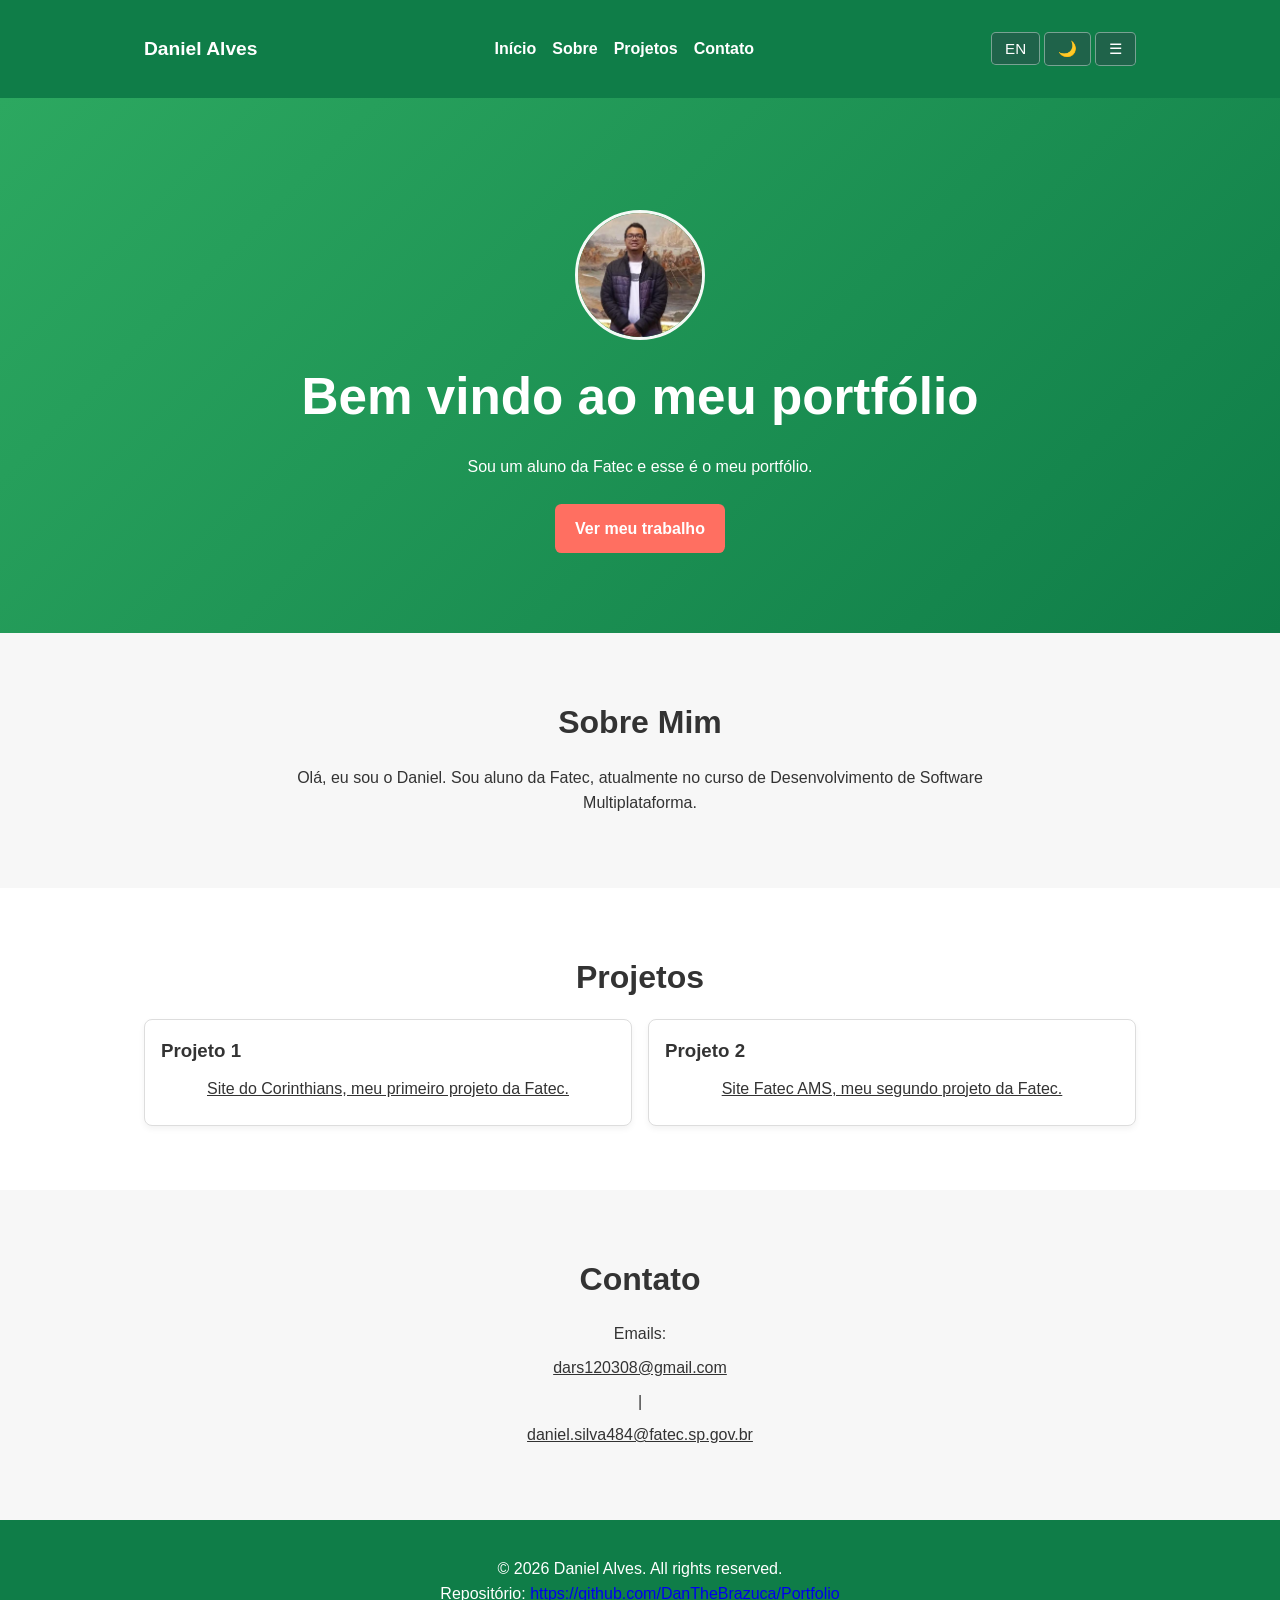
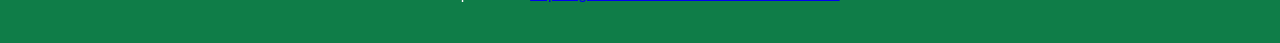
==== index.html @ 79cc8ccc "commmit message" ====
<!DOCTYPE html>
<html lang="pt-BR">
<head>
    <meta charset="UTF-8">
    <meta http-equiv="X-UA-Compatible" content="IE=edge">
    <meta name="viewport" content="width=device-width, initial-scale=1.0">
    <title>Portfolio</title>
    <link rel="stylesheet" href="style.css">
</head>
<body>
    <header class="site-header">
        <div class="container">
            <a href="#" class="logo">Daniel Alves</a>
            <nav class="nav">
                <a href="#home" data-translate="navHome">Início</a>
                <a href="#about" data-translate="navAbout">Sobre</a>
                <a href="#work" data-translate="navWork">Projetos</a>
                <a href="#contact" data-translate="navContact">Contato</a>
            </nav>
            <div class="toggles">
                <button id="lang-toggle" class="toggle-btn" aria-label="Toggle language">EN</button>
                <button id="theme-toggle" class="toggle-btn" aria-label="Toggle theme">🌙</button>
                <button class="menu-toggle" aria-label="Toggle menu">☰</button>
            </div>
        </div>
    </header>

    <main>
        <section id="home" class="background">
            <div class="container">
                <img src="img/file.jpg" alt="Profile" class="profile-img">
                <h1 data-translate="heroTitle">Bem vindo ao meu portfólio</h1>
                <p data-translate="heroText">Sou um aluno da Fatec e esse é o meu portfólio.</p>
                <a href="#work" class="btn" data-translate="btnWork">Ver meu trabalho</a>
            </div>
        </section>

        <section id="about" class="section">
            <div class="container">
                <h2 data-translate="aboutTitle">Sobre Mim</h2>
                <p data-translate="aboutText">Olá, eu sou o Daniel. Sou aluno da Fatec, atualmente no curso de Desenvolvimento de Software Multiplataforma.</p>
            </div>
        </section>

        <section id="work" class="section projects">
            <div class="container">
                <h2 data-translate="workTitle">Projetos</h2>
                <div class="grid">
                    <article class="card"> 
                        <h3 data-translate="project1Title">Projeto 1</h3>
                        <p><a href="https://danthebrazuca.github.io/PRIMEIROSITE/" target="_blank" rel="noopener noreferrer" data-translate="project1Text">Site do Corinthians, meu primeiro projeto da Fatec.</a></p>
                    </article>
                    <article class="card">
                        <h3 data-translate="project2Title">Projeto 2</h3>
                        <p><a href="https://danthebrazuca.github.io/SiteFatec1/" target="_blank" rel="noopener noreferrer" data-translate="project2Text">Site Fatec AMS, meu segundo projeto da Fatec.</a></p>
                    </article>
                </div>
            </div>
        </section>

        <section id="contact" class="section">
            <div class="container">
                <h2 data-translate="contactTitle">Contato</h2>
                <p data-translate="contactText">Emails: <a href="mailto:dars120308@gmail.com">dars120308@gmail.com</a> | <a href="mailto:daniel.silva484@fatec.sp.gov.br">daniel.silva484@fatec.sp.gov.br</a></p>
            </div>
        </section>
    </main>

    <footer class="site-footer">
        <div class="container">
            <p data-translate="footer">
                © 2026 Daniel Alves. All rights reserved.
                <br>
                Repositório: <a href="https://github.com/DanTheBrazuca/Portfolio" target="_blank" rel="noopener noreferrer">https://github.com/DanTheBrazuca/Portfolio</a>
            </p>
        </div>
    </footer>

    <script src="main.js"></script>
</body>
</html>
---- style.css ----
:root {
    --color-bg: #f7f7f7;
    --color-text: #333;
    --color-primary: #0f7d48;
    --color-primary-dark: #1f634a;
    --color-accent: #2ca860;
    --color-surface: #ffffff;
    --color-border: #ddd;
    --color-muted: #555;
}

[data-theme="dark"] {
    --color-bg: #121212;
    --color-text: #f1f1f1;
    --color-primary: #2f9a5d;
    --color-primary-dark: #207548;
    --color-accent: #45b26d;
    --color-surface: #1f2730;
    --color-border: #2f3a45;
    --color-muted: #aaa;
}

* {
    box-sizing: border-box;
    margin: 0;
    padding: 0;
}

body {
    font-family: Arial, Helvetica, sans-serif;
    line-height: 1.6;
    color: var(--color-text);
    background: var(--color-bg);
}

.container {
    max-width: 1024px;
    margin: 0 auto;
    padding: 1rem;
}

.site-header {
    background: var(--color-primary);
    color: white;
    padding: 1rem 0;
    position: sticky;
    top: 0;
    z-index: 100;
}

.site-header .container {
    display: flex;
    align-items: center;
    justify-content: space-between;
    gap: 1rem;
}

.logo {
    font-size: 1.2rem;
    text-decoration: none;
    color: white;
    font-weight: bold;
}

.nav {
    display: flex;
    gap: 1rem;
}

.nav a {
    color: white;
    text-decoration: none;
    font-weight: 600;
}

.menu-toggle,
.toggle-btn {
    background: var(--color-primary-dark);
    color: white;
    border: 1px solid rgba(255,255,255,.4);
    padding: 0.45rem 0.8rem;
    font-size: 0.95rem;
    cursor: pointer;
    border-radius: 0.3rem;
}

.toggle-btn {
    display: inline-block;
}

.background {
    background: linear-gradient(135deg, var(--color-accent), var(--color-primary));
    color: white;
    padding: 6rem 0 4rem;
    text-align: center;
}

.profile-img {
    width: 130px;
    height: 130px;
    border-radius: 50%;
    border: 3px solid rgba(255,255,255,.95);
    object-fit: cover;
    margin: 0 auto 1rem;
    display: block;
}

.background h1 {
    margin-bottom: 1rem;
    font-size: clamp(1.8rem, 4vw, 3.2rem);
}
.background p {
    max-width: 640px;
    margin: 0 auto 1.5rem;
}

.btn {
    display: inline-block;
    text-decoration: none;
    background: #ff6f61;
    color: white;
    padding: 0.75rem 1.25rem;
    border-radius: 0.4rem;
    font-weight: 700;
}

.section {
    padding: 3rem 0;
    background: var(--color-surface);
}

.section:nth-of-type(even) {
    background: var(--color-bg);
}

.section h2 {
    margin-bottom: 1rem;
    font-size: 2rem;
    text-align: center;
    color: var(--color-text);
}

.section p,
.section a {
    display: block;
    text-align: center;
    max-width: 780px;
    margin: 0.5rem auto;
    color: var(--color-text);
}

.projects .grid {
    display: grid;
    grid-template-columns: repeat( auto-fit, minmax(220px, 1fr));
    gap: 1rem;
}

.card {
    background: var(--color-surface);
    border: 1px solid var(--color-border);
    border-radius: 0.5rem;
    padding: 1rem;
    box-shadow: 0 3px 6px rgba(0,0,0,0.05);
}

.card h3 {
    margin-bottom: 0.6rem;
    color: var(--color-text);
}

.site-footer {
    text-align: center;
    padding: 1.25rem 0;
    background: var(--color-primary);
    color: white;
}

@media (max-width: 768px) {
    .nav {
        position: absolute;
        top: 70px;
        right: 0;
        background: #55697b;
        flex-direction: column;
        width: min(220px, 80vw);
        padding: 1rem;
        transform: translateX(110%);
        transition: transform 0.25s ease;
    }

    .nav.open {
        transform: translateX(0);
    }

    .menu-toggle { display: inline-block; }
}
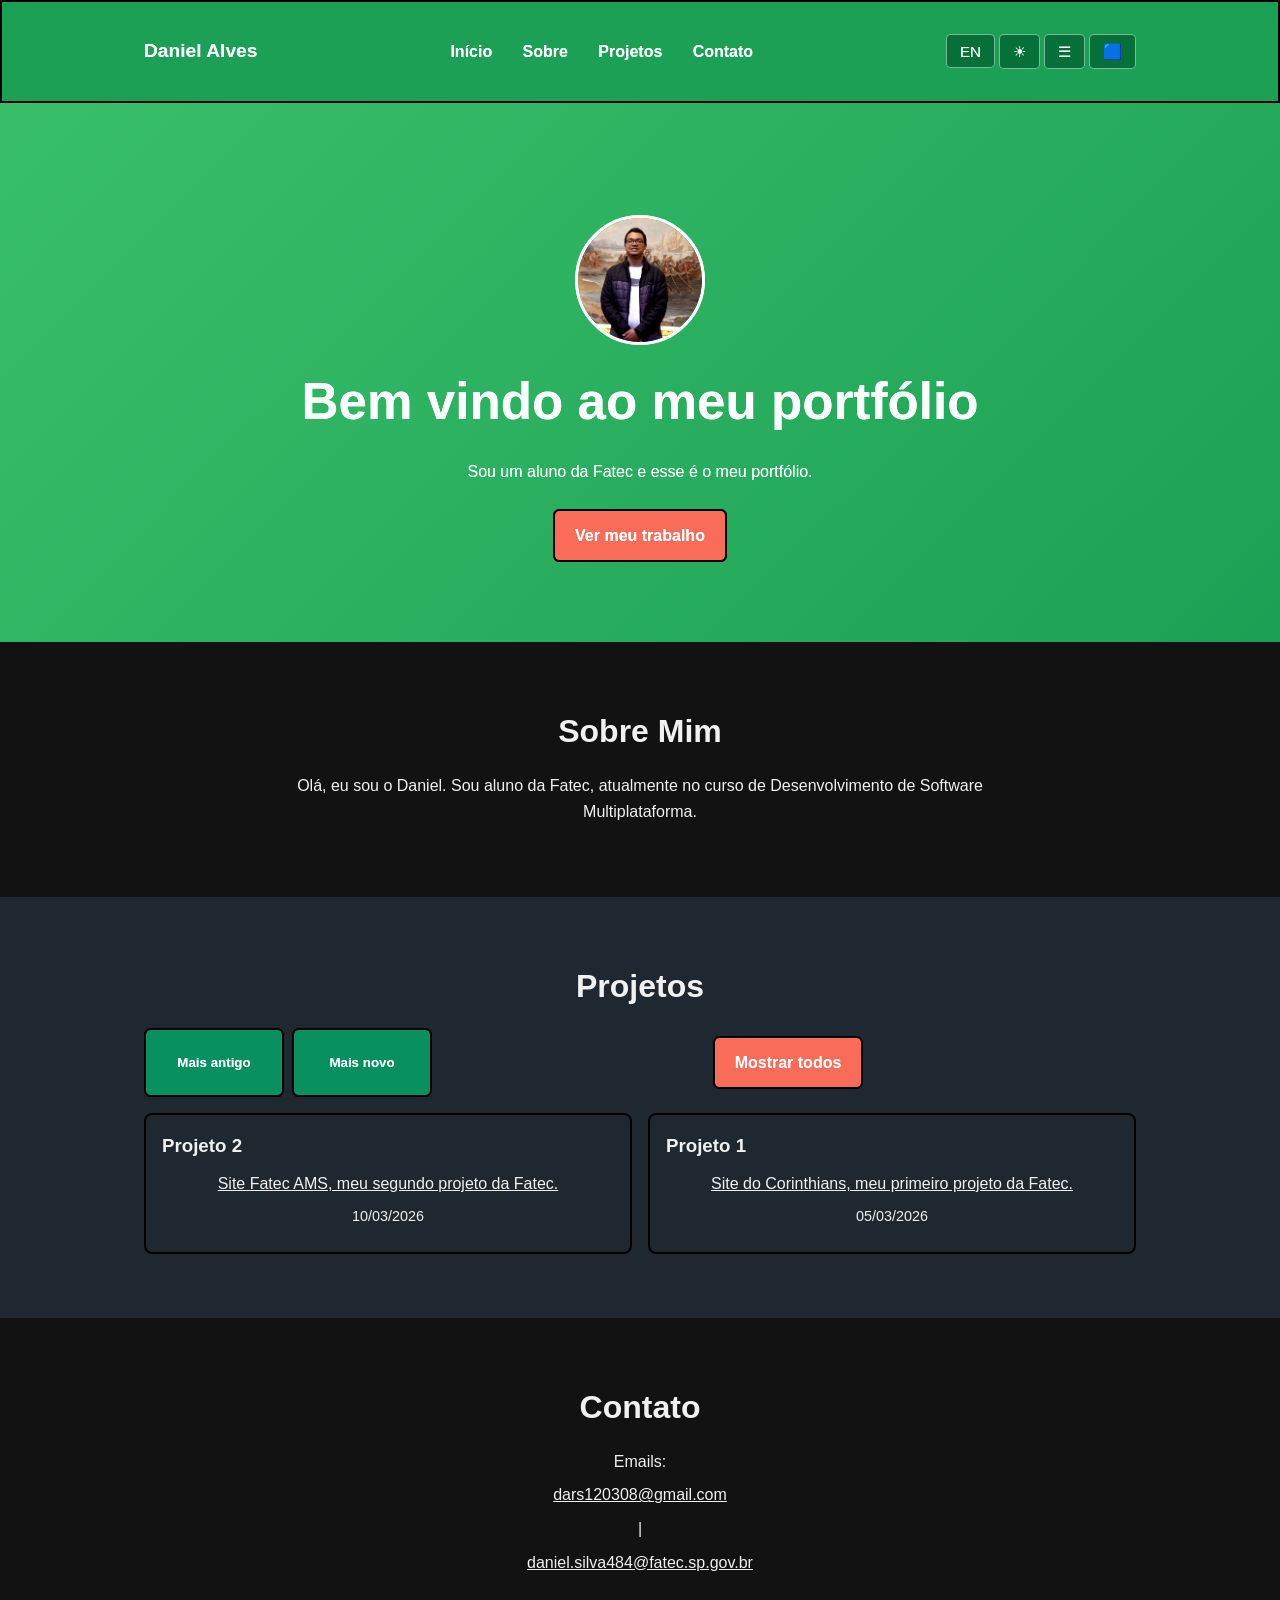
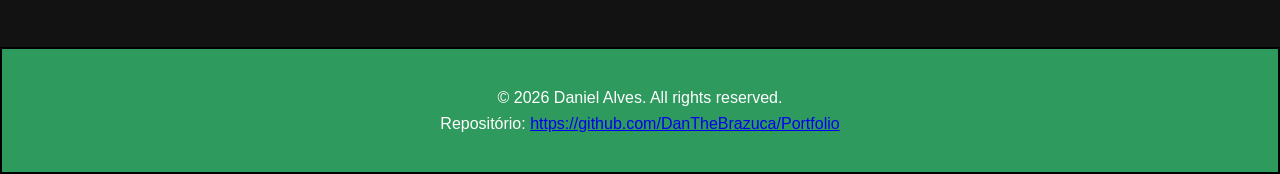
==== commit bbc64328: "Adding and fixing a lot of things (fade-in, colorblind, aria, etc.)" ====
--- a/index.html
+++ b/index.html
@@ -8,59 +8,65 @@
     <link rel="stylesheet" href="style.css">
 </head>
 <body>
-    <header class="site-header">
+    <noscript><style>body{opacity:1;transform:none;}</style></noscript>
+    <div id="aria-live" class="sr-only" aria-live="polite" aria-atomic="true"></div>
+    <header class="site-header" role="banner">
         <div class="container">
             <a href="#" class="logo">Daniel Alves</a>
-            <nav class="nav">
+            <nav class="nav" role="navigation" aria-label="Primary">
                 <a href="#home" data-translate="navHome">Início</a>
                 <a href="#about" data-translate="navAbout">Sobre</a>
                 <a href="#work" data-translate="navWork">Projetos</a>
                 <a href="#contact" data-translate="navContact">Contato</a>
             </nav>
-            <div class="toggles">
+            <div class="toggles" role="group" aria-label="Utility controls">
                 <button id="lang-toggle" class="toggle-btn" aria-label="Toggle language">EN</button>
                 <button id="theme-toggle" class="toggle-btn" aria-label="Toggle theme">🌙</button>
                 <button class="menu-toggle" aria-label="Toggle menu">☰</button>
+                <button id="colorblind-toggle" class="toggle-btn" aria-label="Toggle colorblind mode">🟦</button>
+            </div>
+            <div id="colorblind-menu" class="colorblind-menu" role="menu" aria-label="Colorblind filter options" hidden>
+                <button type="button" data-mode="off" data-translate="colorblindOff" role="menuitem">Off</button>
+                <button type="button" data-mode="protanopia" data-translate="colorblindProtanopia" role="menuitem">Protanopia</button>
+                <button type="button" data-mode="deuteranopia" data-translate="colorblindDeuteranopia" role="menuitem">Deuteranopia</button>
+                <button type="button" data-mode="tritanopia" data-translate="colorblindTritanopia" role="menuitem">Tritanopia</button>
+                <button type="button" data-mode="achromatopsia" data-translate="colorblindAchromatopsia" role="menuitem">Achromatopsia</button>
             </div>
         </div>
     </header>
 
-    <main>
-        <section id="home" class="background">
+    <main id="main-content" role="main">
+        <section id="home" class="background" role="region" aria-labelledby="home-title">
             <div class="container">
                 <img src="img/file.jpg" alt="Profile" class="profile-img">
-                <h1 data-translate="heroTitle">Bem vindo ao meu portfólio</h1>
+                <h1 id="home-title" data-translate="heroTitle">Bem vindo ao meu portfólio</h1>
                 <p data-translate="heroText">Sou um aluno da Fatec e esse é o meu portfólio.</p>
                 <a href="#work" class="btn" data-translate="btnWork">Ver meu trabalho</a>
             </div>
         </section>
 
-        <section id="about" class="section">
+        <section id="about" class="section" role="region" aria-labelledby="about-title">
             <div class="container">
-                <h2 data-translate="aboutTitle">Sobre Mim</h2>
+                <h2 id="about-title" data-translate="aboutTitle">Sobre Mim</h2>
                 <p data-translate="aboutText">Olá, eu sou o Daniel. Sou aluno da Fatec, atualmente no curso de Desenvolvimento de Software Multiplataforma.</p>
             </div>
         </section>
 
-        <section id="work" class="section projects">
+        <section id="work" class="section projects" role="region" aria-labelledby="work-title">
             <div class="container">
-                <h2 data-translate="workTitle">Projetos</h2>
-                <div class="grid">
-                    <article class="card"> 
-                        <h3 data-translate="project1Title">Projeto 1</h3>
-                        <p><a href="https://danthebrazuca.github.io/PRIMEIROSITE/" target="_blank" rel="noopener noreferrer" data-translate="project1Text">Site do Corinthians, meu primeiro projeto da Fatec.</a></p>
-                    </article>
-                    <article class="card">
-                        <h3 data-translate="project2Title">Projeto 2</h3>
-                        <p><a href="https://danthebrazuca.github.io/SiteFatec1/" target="_blank" rel="noopener noreferrer" data-translate="project2Text">Site Fatec AMS, meu segundo projeto da Fatec.</a></p>
-                    </article>
+                <h2 id="work-title" data-translate="workTitle">Projetos</h2>
+                <div class="project-controls">
+                    <button id="sort-oldest" class="btn btn-secondary" aria-label="Sort projects by oldest" data-translate="sortOldest">Mais antigo</button>
+                    <button id="sort-newest" class="btn btn-secondary" aria-label="Sort projects by newest" data-translate="sortNewest">Mais novo</button>
+                    <a href="projects.html" class="btn" data-translate="showAllProjects">Mostrar todos</a>
                 </div>
+                <div class="grid" id="projects-grid" role="list" aria-label="Project list"></div>
             </div>
         </section>
 
-        <section id="contact" class="section">
+        <section id="contact" class="section" role="region" aria-labelledby="contact-title">
             <div class="container">
-                <h2 data-translate="contactTitle">Contato</h2>
+                <h2 id="contact-title" data-translate="contactTitle">Contato</h2>
                 <p data-translate="contactText">Emails: <a href="mailto:dars120308@gmail.com">dars120308@gmail.com</a> | <a href="mailto:daniel.silva484@fatec.sp.gov.br">daniel.silva484@fatec.sp.gov.br</a></p>
             </div>
         </section>
--- a/style.css
+++ b/style.css
@@ -1,12 +1,55 @@
+.skip-link {
+    position: absolute;
+    top: -40px;
+    left: 0;
+    background: #000;
+    color: #fff;
+    padding: 0.5rem 1rem;
+    z-index: 999;
+    text-decoration: none;
+}
+
+.skip-link:focus {
+    top: 0;
+}
+
+.sr-only {
+    position: absolute !important;
+    width: 1px !important;
+    height: 1px !important;
+    padding: 0 !important;
+    margin: -1px !important;
+    overflow: hidden !important;
+    clip: rect(0, 0, 0, 0) !important;
+    white-space: nowrap !important;
+    border: 0 !important;
+}
+
 :root {
-    --color-bg: #f7f7f7;
-    --color-text: #333;
+    --color-bg: #e2e8f0;
+    --color-text: #1f2937;
     --color-primary: #0f7d48;
     --color-primary-dark: #1f634a;
     --color-accent: #2ca860;
     --color-surface: #ffffff;
     --color-border: #ddd;
     --color-muted: #555;
+}
+
+body {
+    opacity: 0;
+    transform: translateY(12px);
+    transition: opacity 0.9s ease 0.15s, transform 0.9s ease 0.15s;
+}
+
+body.loaded {
+    opacity: 1;
+    transform: translateY(0);
+}
+
+noscript body {
+    opacity: 1;
+    transform: none;
 }
 
 [data-theme="dark"] {
@@ -71,6 +114,15 @@
     color: white;
     text-decoration: none;
     font-weight: 600;
+    padding: 0.3rem 0.45rem;
+    border-radius: 0.3rem;
+}
+
+.nav a:hover,
+.nav a:focus-visible,
+.nav a.active {
+    background: white;
+    color: var(--color-primary);
 }
 
 .menu-toggle,
@@ -115,13 +167,86 @@
 }
 
 .btn {
-    display: inline-block;
+    display: inline-flex;
+    align-items: center;
+    justify-content: center;
+    min-width: 140px;
+    text-align: center;
     text-decoration: none;
     background: #ff6f61;
     color: white;
     padding: 0.75rem 1.25rem;
     border-radius: 0.4rem;
     font-weight: 700;
+    border: none;
+    transition: transform 0.2s ease, filter 0.2s ease;
+}
+
+.btn:hover,
+.btn:focus {
+    transform: translateY(-1px);
+    filter: brightness(1.07);
+}
+
+.btn:focus-visible,
+.menu-toggle:focus-visible,
+.toggle-btn:focus-visible,
+.nav a:focus-visible,
+.card:focus-visible {
+    outline: 3px solid #ffbf47;
+    outline-offset: 3px;
+}
+
+.colorblind-menu {
+    position: absolute;
+    top: 100%;
+    right: 0;
+    background: #55697b;
+    border: 1px solid var(--color-border);
+    border-radius: 0.5rem;
+    box-shadow: 0 6px 14px rgba(0, 0, 0, 0.2);
+    padding: 0.5rem;
+    display: none;
+    flex-direction: column;
+    min-width: 200px;
+    z-index: 1000;
+}
+
+.colorblind-menu.open {
+    display: flex;
+}
+
+.colorblind-menu button {
+    background: transparent;
+    border: none;
+    text-align: left;
+    padding: 0.5rem 0.75rem;
+    width: 100%;
+    color: var(--color-text);
+    cursor: pointer;
+    border-radius: 0.3rem;
+}
+
+.colorblind-menu button:hover,
+.colorblind-menu button:focus-visible {
+    background: var(--color-border);
+}
+
+.colorblind-menu button.active {
+    background: var(--color-primary);
+    color: white;
+}
+
+.btn-secondary {
+    background: #1f8e66;
+}
+
+.project-controls {
+    display: flex;
+    flex-wrap: wrap;
+    gap: 0.5rem;
+    justify-content: center;
+    margin-bottom: 1rem;
 }
 
 .section {
@@ -155,6 +280,20 @@
     gap: 1rem;
 }
 
+.project-controls {
+    display: flex;
+    flex-wrap: wrap;
+    gap: 0.5rem;
+    justify-content: center;
+    margin-bottom: 1rem;
+}
+
+.project-date {
+    margin-top: 0.5rem;
+    color: var(--color-muted);
+    font-size: 0.9rem;
+}
+
 .card {
     background: var(--color-surface);
     border: 1px solid var(--color-border);
@@ -175,22 +314,111 @@
     color: white;
 }
 
+body.colorblind-off {
+    filter: none;
+}
+
+body.colorblind-protanopia {
+    filter: grayscale(0.20) contrast(1.2) hue-rotate(20deg);
+}
+
+body.colorblind-deuteranopia {
+    filter: grayscale(0.20) contrast(1.2) hue-rotate(-20deg);
+}
+
+body.colorblind-tritanopia {
+    filter: grayscale(0.20) contrast(1.2) hue-rotate(40deg);
+}
+
+body.colorblind-achromatopsia {
+    filter: grayscale(1) contrast(1.25) brightness(1.02);
+}
+
+body.colorblind-off .site-header,
+body.colorblind-off .site-footer,
+body.colorblind-off .btn,
+body.colorblind-off .btn-secondary,
+body.colorblind-off .card,
+body.colorblind-protanopia .site-header,
+body.colorblind-protanopia .site-footer,
+body.colorblind-protanopia .btn,
+body.colorblind-protanopia .btn-secondary,
+body.colorblind-protanopia .card,
+body.colorblind-deuteranopia .site-header,
+body.colorblind-deuteranopia .site-footer,
+body.colorblind-deuteranopia .btn,
+body.colorblind-deuteranopia .btn-secondary,
+body.colorblind-deuteranopia .card,
+body.colorblind-tritanopia .site-header,
+body.colorblind-tritanopia .site-footer,
+body.colorblind-tritanopia .btn,
+body.colorblind-tritanopia .btn-secondary,
+body.colorblind-tritanopia .card,
+body.colorblind-achromatopsia .site-header,
+body.colorblind-achromatopsia .site-footer,
+body.colorblind-achromatopsia .btn,
+body.colorblind-achromatopsia .btn-secondary,
+body.colorblind-achromatopsia .card {
+    border: 2px solid #000;
+    box-shadow: none;
+}
+
+body.colorblind-off .background,
+body.colorblind-off .project-controls,
+body.colorblind-off .site-header,
+body.colorblind-protanopia .background,
+body.colorblind-protanopia .project-controls,
+body.colorblind-protanopia .site-header,
+body.colorblind-deuteranopia .background,
+body.colorblind-deuteranopia .project-controls,
+body.colorblind-deuteranopia .site-header,
+body.colorblind-tritanopia .background,
+body.colorblind-tritanopia .project-controls,
+body.colorblind-tritanopia .site-header,
+body.colorblind-achromatopsia .background,
+body.colorblind-achromatopsia .project-controls,
+body.colorblind-achromatopsia .site-header {
+    filter: contrast(1.3) saturate(0.95);
+}
+
 @media (max-width: 768px) {
     .nav {
         position: absolute;
         top: 70px;
+        left: 0;
         right: 0;
         background: #55697b;
         flex-direction: column;
-        width: min(220px, 80vw);
+        width: 100%;
         padding: 1rem;
-        transform: translateX(110%);
-        transition: transform 0.25s ease;
+        transform: translateX(-110%);
+        transition: transform 0.25s ease, visibility 0.25s ease;
+        visibility: hidden;
+        z-index: 10;
     }
 
     .nav.open {
         transform: translateX(0);
+        visibility: visible;
     }
 
+    .nav a {
+        padding: 0.6rem 0;
+    }
+
     .menu-toggle { display: inline-block; }
-}
+
+    .colorblind-menu {
+        position: fixed;
+        top: 56px;
+        right: 8px;
+        width: calc(100% - 16px);
+        max-width: 300px;
+        border-radius: 0.45rem;
+        z-index: 110;
+    }
+
+    .colorblind-menu.open {
+        display: flex;
+    }
+}
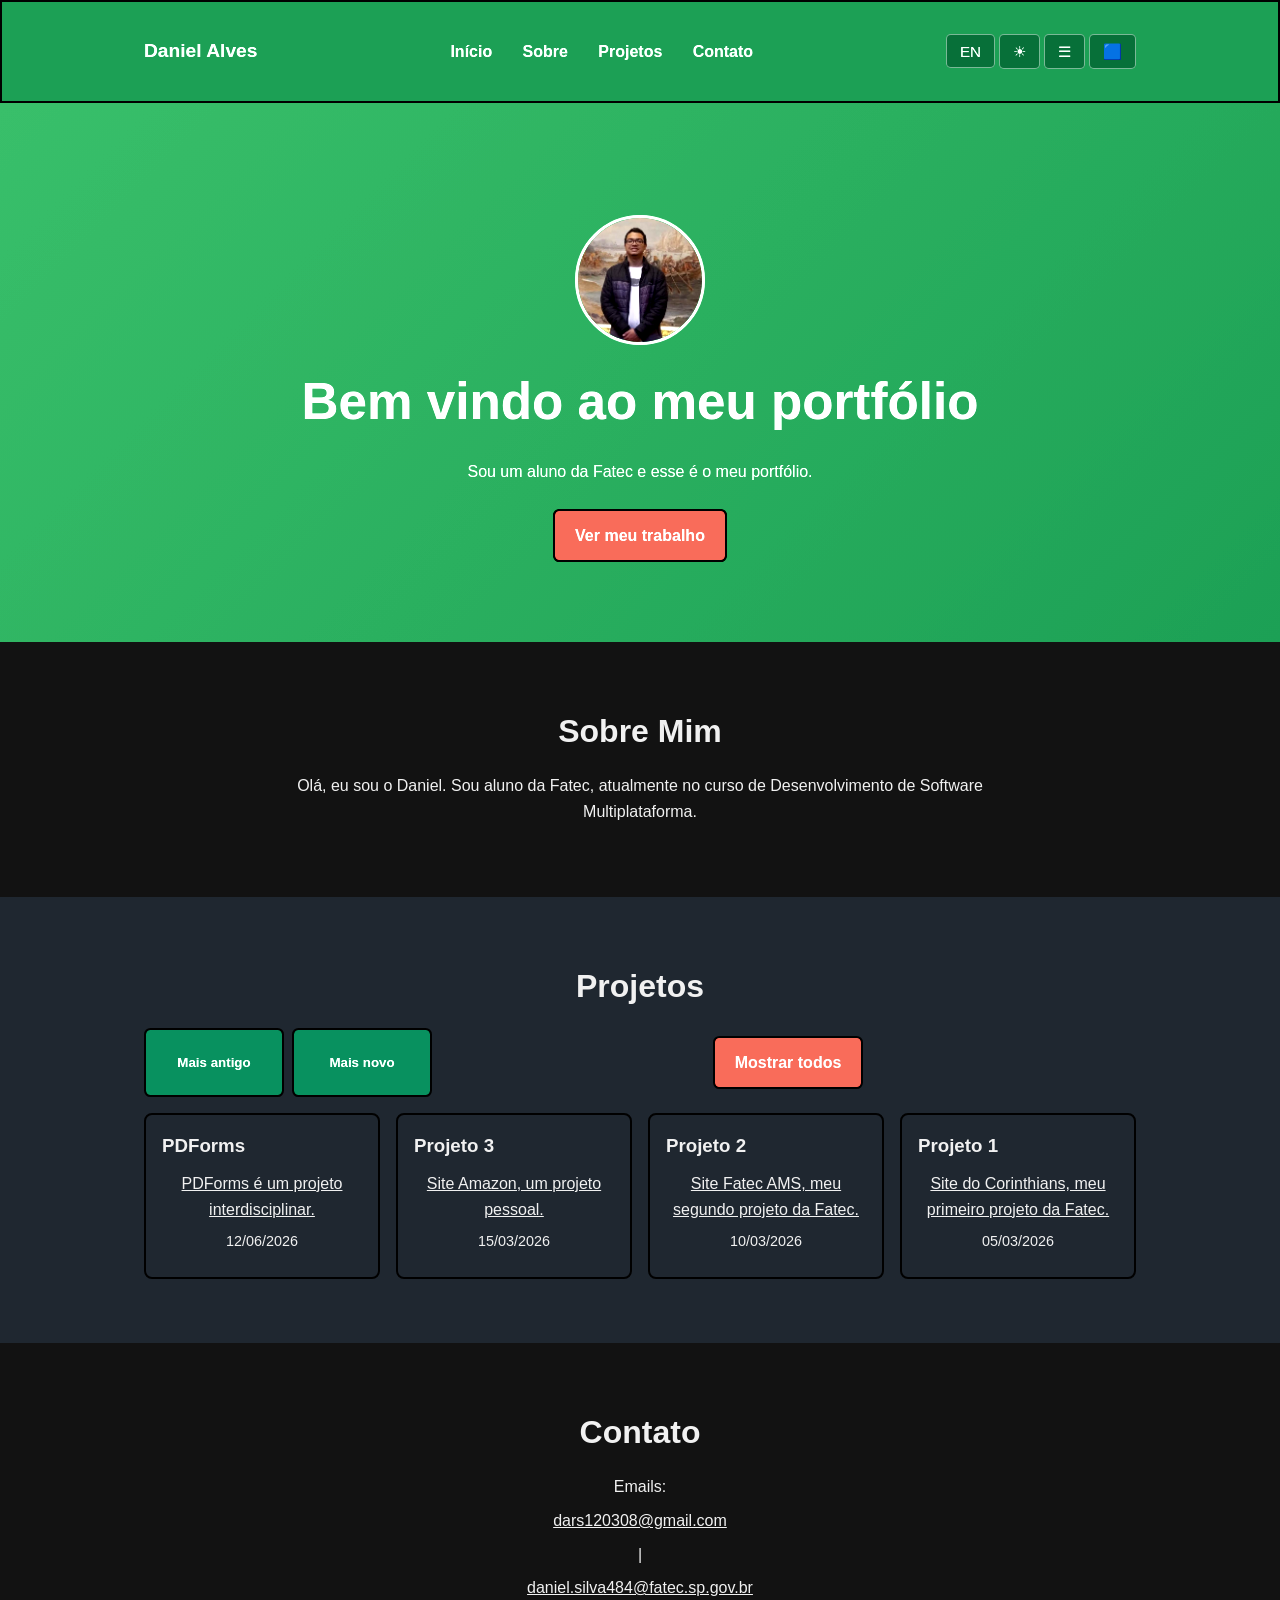
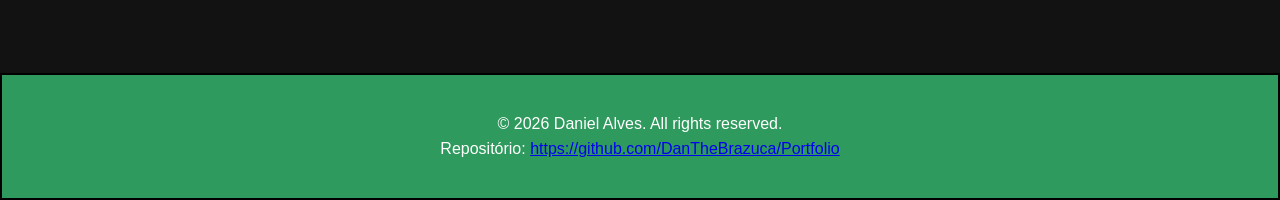
==== commit b0da193a: "Update contact emails in index.html" ====
--- a/index.html
+++ b/index.html
@@ -67,7 +67,7 @@
         <section id="contact" class="section" role="region" aria-labelledby="contact-title">
             <div class="container">
                 <h2 id="contact-title" data-translate="contactTitle">Contato</h2>
-                <p data-translate="contactText">Emails: <a href="mailto:dars120308@gmail.com">dars120308@gmail.com</a> | <a href="mailto:daniel.silva484@fatec.sp.gov.br">daniel.silva484@fatec.sp.gov.br</a></p>
+                <p data-translate="contactText">Emails: <a href="mailto:dars120308@gmail.com"> Email pessoal: dars120308@gmail.com</a> | <a href="mailto:daniel.silva55@aluno.cps.sp.gov.br"> Email institucional: daniel.silva55@aluno.cps.sp.gov.br</a></p>
             </div>
         </section>
     </main>
@@ -84,4 +84,4 @@
 
     <script src="main.js"></script>
 </body>
-</html>+</html>
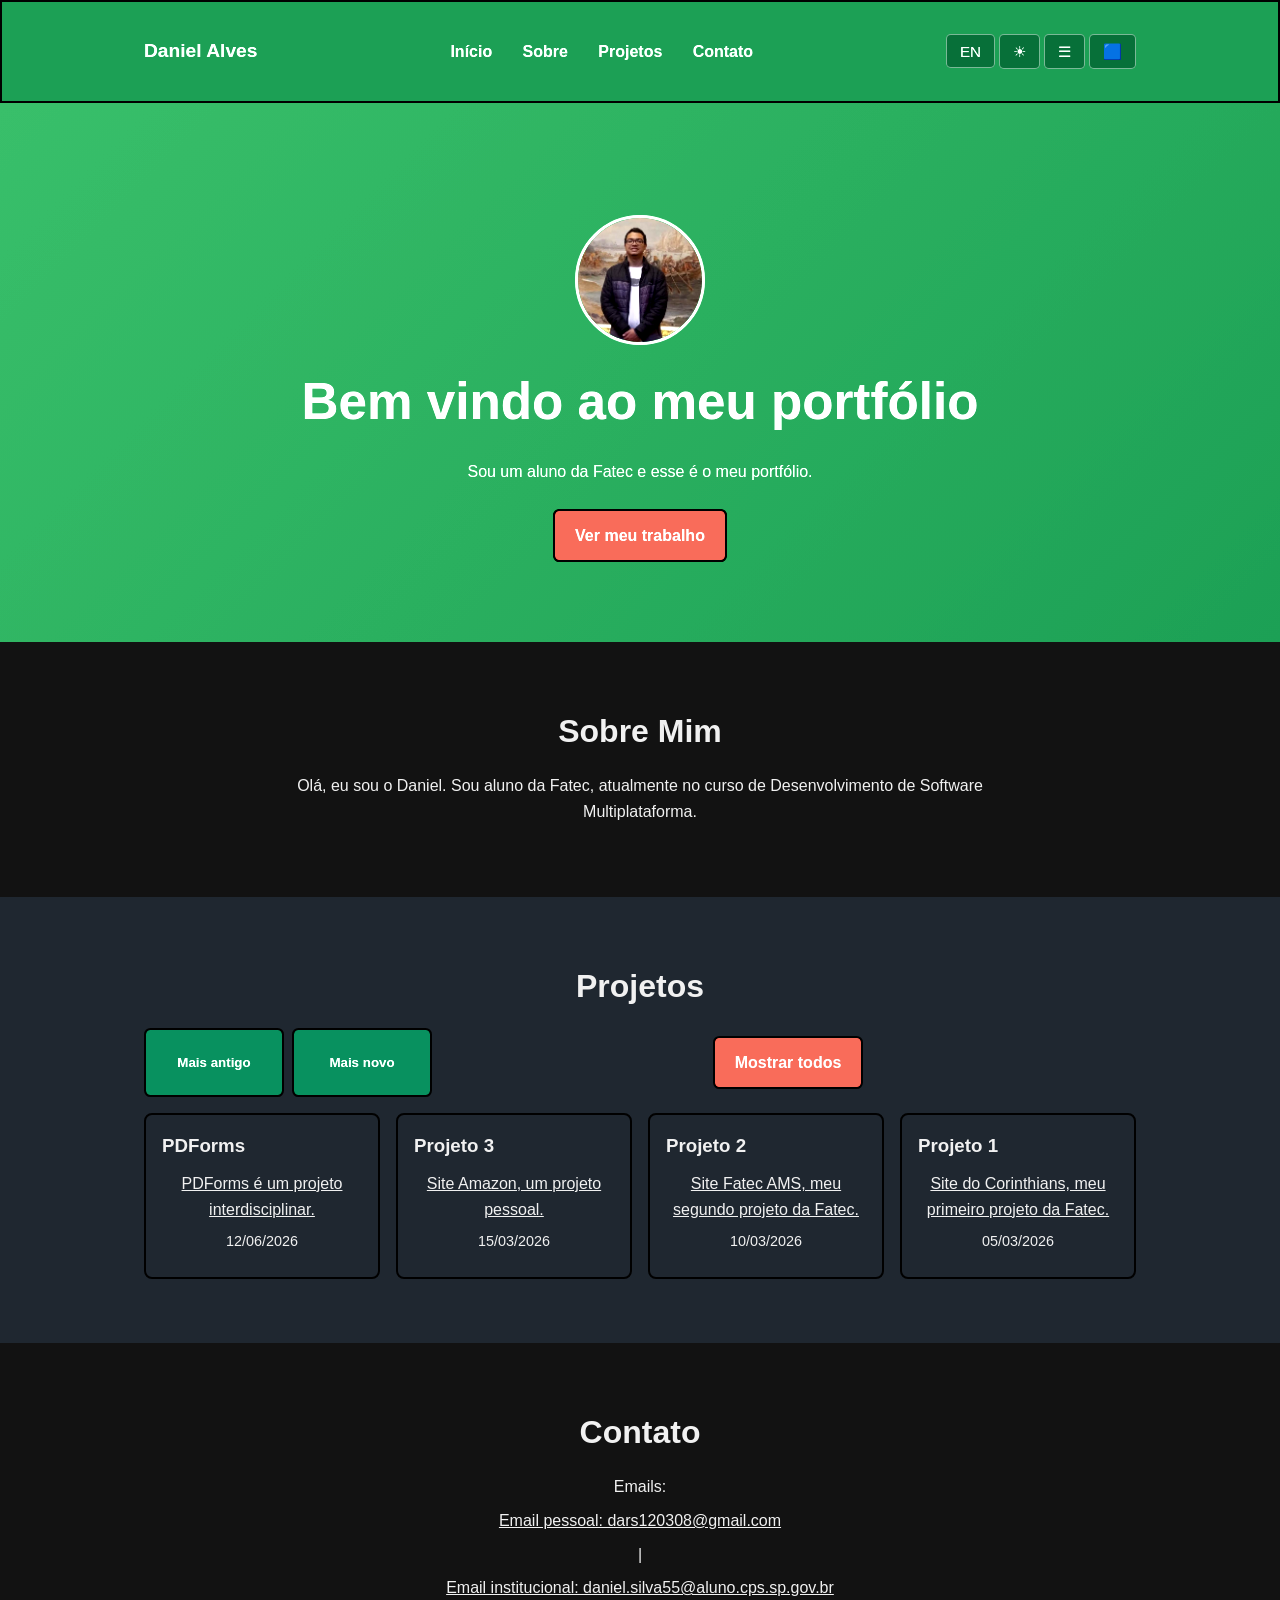
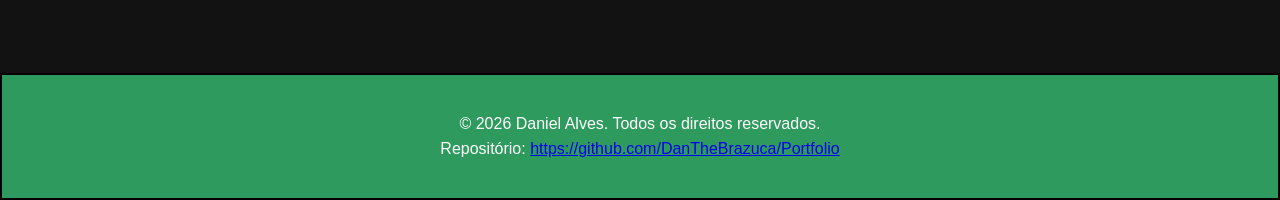
==== commit f1123d81: "Update footer text to Portuguese" ====
--- a/index.html
+++ b/index.html
@@ -75,7 +75,7 @@
     <footer class="site-footer">
         <div class="container">
             <p data-translate="footer">
-                © 2026 Daniel Alves. All rights reserved.
+                © 2026 Daniel Alves. Todos os direitos reservados.
                 <br>
                 Repositório: <a href="https://github.com/DanTheBrazuca/Portfolio" target="_blank" rel="noopener noreferrer">https://github.com/DanTheBrazuca/Portfolio</a>
             </p>
